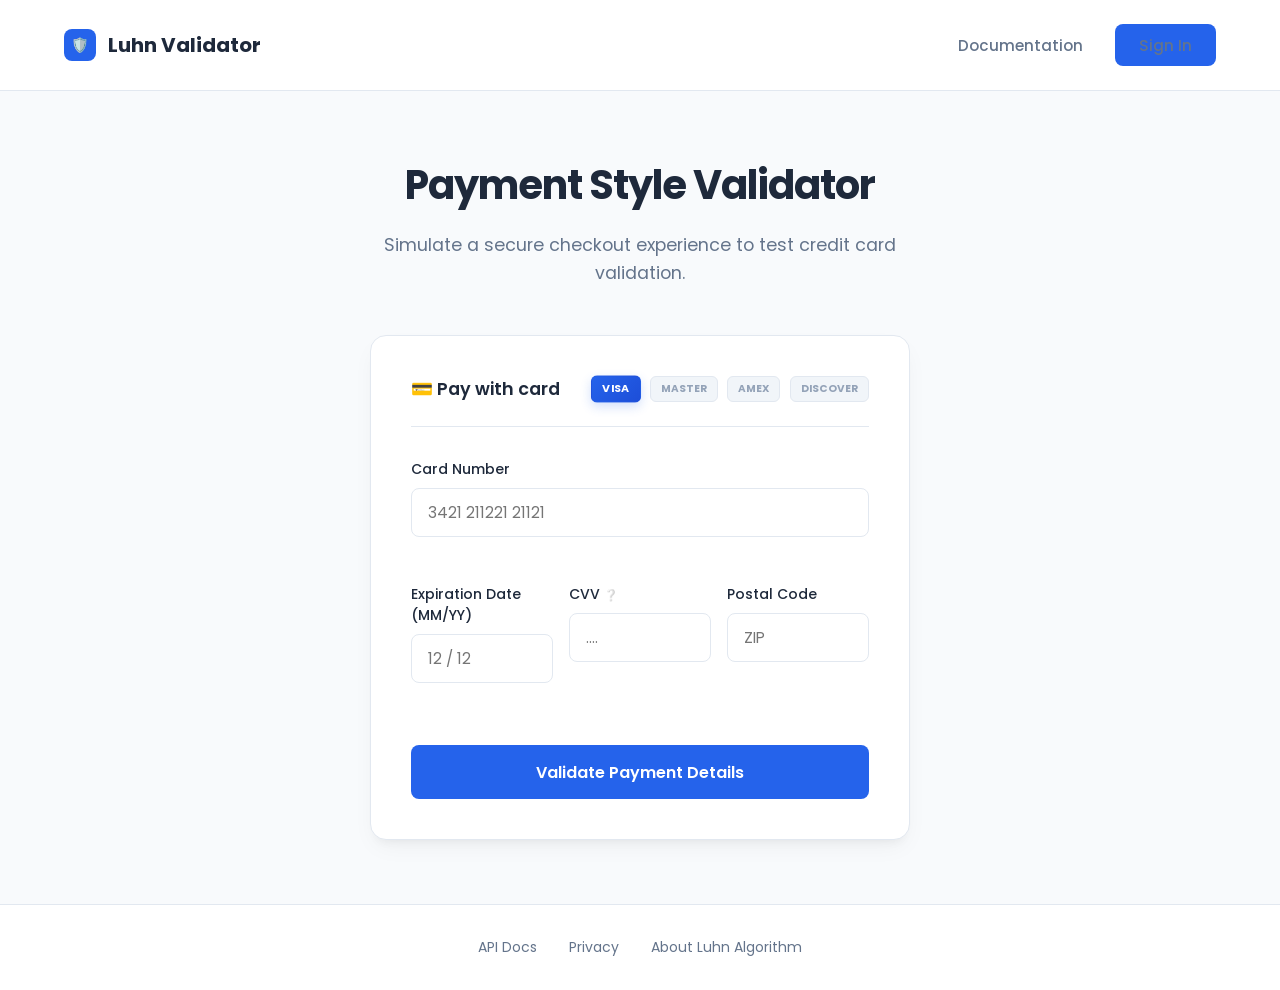
==== index.html @ a0b2bb12 "Initial commit - Premium Luhn Algorithm Validator" ====
<!DOCTYPE html>
<html lang="en">

<head>
    <meta charset="UTF-8">
    <meta name="viewport" content="width=device-width, initial-scale=1.0">
    <title>Luhn Algorithm Validator</title>
    <!-- External CSS file -->
    <link rel="stylesheet" href="style.css">
    <!-- Google Fonts for modern typography -->
    <link href="https://fonts.googleapis.com/css2?family=Poppins:wght@400;600&display=swap" rel="stylesheet">
</head>

<body>
    <header class="navbar">
        <div class="logo">
            <div class="logo-icon">🛡️</div>
            Luhn Validator
        </div>
        <nav>
            <a href="#">Documentation</a>
            <a href="login.html" class="btn-signin">Sign In</a>
        </nav>
    </header>

    <div class="wrapper">
        <h1>Payment Style Validator</h1>
        <p class="subtitle">
            Simulate a secure checkout experience to test credit card validation.
        </p>

        <div class="card-box">
            <div class="card-box-header">
                <h3>💳 Pay with card</h3>
                <div class="card-icons">
                    <button class="card-btn active">VISA</button>
                    <button class="card-btn">MASTER</button>
                    <button class="card-btn">AMEX</button>
                    <button class="card-btn">DISCOVER</button>
                </div>
            </div>

            <div class="input-group">
                <label>Card Number</label>
                <div class="input-container">
                    <input type="text" id="cardNumber" placeholder="3421 211221 21121">
                    <span class="error-icon">⚠️</span>
                </div>
                <small class="error" id="cardError"></small>
            </div>

            <div class="row">
                <div class="input-group">
                    <label>Expiration Date (MM/YY)</label>
                    <div class="input-container">
                        <input type="text" id="expiry" placeholder="12 / 12">
                        <span class="error-icon">⚠️</span>
                    </div>
                    <small class="error" id="expiryError"></small>
                </div>

                <div class="input-group">
                    <label>CVV <span style="font-size: 0.7rem; color: #94a3b8; cursor: help;"
                            title="The 3 or 4 digit security code on your card">❔</span></label>
                    <div class="input-container">
                        <input type="text" id="cvv" placeholder="....">
                        <span class="error-icon">⚠️</span>
                    </div>
                    <small class="error" id="cvvError"></small>
                </div>

                <div class="input-group">
                    <label>Postal Code</label>
                    <div class="input-container">
                        <input type="text" id="zip" placeholder="ZIP">
                    </div>
                    <small class="error"></small>
                </div>
            </div>

            <button id="validateBtn">Validate Payment Details</button>
        </div>
    </div>

    <footer>
        <div class="footer-links">
            <a href="#">API Docs</a>
            <a href="#">Privacy</a>
            <a href="#">About Luhn Algorithm</a>
        </div>
    </footer>

    <!-- Full Luxury Success Modal -->
    <div id="successModal" class="modal">
        <div class="modal-box">
            <div class="checkmark"></div>
            <h2>Payment Successful</h2>
            <p>Your payment details were validated.</p>
            <button onclick="closeModal()">Continue</button>
        </div>
    </div>

    <!-- External JS file -->
    <script src="script.js"></script>
</body>

</html>
---- style.css ----
@import url('https://fonts.googleapis.com/css2?family=Poppins:wght@300;400;500;600;700&display=swap');

:root {
    --primary-color: #2563eb;
    --primary-hover: #1d4ed8;
    --bg-color: #f8fafc;
    --text-main: #1e293b;
    --text-muted: #64748b;
    --error-color: #ef4444;
    --border-color: #e2e8f0;
    --card-bg: #ffffff;
    --shadow: 0 10px 25px -5px rgba(0, 0, 0, 0.05), 0 8px 10px -6px rgba(0, 0, 0, 0.05);
}

* {
    margin: 0;
    padding: 0;
    box-sizing: border-box;
    font-family: 'Poppins', sans-serif;
}

body {
    background-color: var(--bg-color);
    color: var(--text-main);
    min-height: 100vh;
    display: flex;
    flex-direction: column;
}

/* Navbar */
.navbar {
    display: flex;
    justify-content: space-between;
    align-items: center;
    padding: 1.5rem 4rem;
    background: white;
    border-bottom: 1px solid var(--border-color);
}

.logo {
    display: flex;
    align-items: center;
    gap: 0.75rem;
    font-weight: 700;
    font-size: 1.25rem;
    color: var(--text-main);
}

.logo-icon {
    background: var(--primary-color);
    color: white;
    width: 32px;
    height: 32px;
    display: flex;
    align-items: center;
    justify-content: center;
    border-radius: 8px;
    font-size: 0.9rem;
}

.navbar nav {
    display: flex;
    align-items: center;
    gap: 2rem;
}

.navbar nav a {
    text-decoration: none;
    color: var(--text-muted);
    font-weight: 500;
    font-size: 0.95rem;
    transition: color 0.2s;
}

.navbar nav a:hover {
    color: var(--primary-color);
}

.btn-signin {
    background: var(--primary-color);
    color: white;
    padding: 0.6rem 1.5rem;
    border-radius: 8px;
    font-weight: 600;
    text-decoration: none;
    cursor: pointer;
    display: inline-block;
    transition: all 0.3s cubic-bezier(0.4, 0, 0.2, 1);
    position: relative;
    z-index: 10;
}

.btn-signin:hover {
    background: var(--primary-hover);
    transform: translateY(-2px);
    box-shadow: 0 4px 12px rgba(37, 99, 235, 0.2);
}

.btn-signin:active {
    transform: translateY(0);
}

/* Wrapper */
.wrapper {
    flex: 1;
    display: flex;
    flex-direction: column;
    align-items: center;
    justify-content: center;
    padding: 4rem 1rem;
    text-align: center;
}

h1 {
    font-size: 2.5rem;
    font-weight: 700;
    margin-bottom: 1rem;
    letter-spacing: -0.025em;
}

.subtitle {
    color: var(--text-muted);
    max-width: 600px;
    margin-bottom: 3rem;
    font-size: 1.1rem;
    line-height: 1.6;
}

/* Card Box */
.card-box {
    background: var(--card-bg);
    width: 100%;
    max-width: 540px;
    padding: 2.5rem;
    border-radius: 16px;
    box-shadow: var(--shadow);
    text-align: left;
    border: 1px solid var(--border-color);
}

.card-box-header {
    display: flex;
    justify-content: space-between;
    align-items: center;
    margin-bottom: 2rem;
    padding-bottom: 1.5rem;
    border-bottom: 1px solid var(--border-color);
}

.card-box-header h3 {
    font-size: 1.1rem;
    font-weight: 600;
    display: flex;
    align-items: center;
    gap: 0.5rem;
}

.card-icons {
    display: flex;
    gap: 0.6rem;
}

.card-btn {
    font-size: 0.65rem;
    text-transform: uppercase;
    font-weight: 700;
    color: #94a3b8;
    border: 1px solid #e2e8f0;
    padding: 4px 10px;
    border-radius: 6px;
    background: #f1f5f9;
    cursor: pointer;
    transition: all 0.3s cubic-bezier(0.4, 0, 0.2, 1);
    outline: none;
}

.card-btn:hover {
    border-color: var(--primary-color);
    color: var(--primary-color);
    transform: translateY(-2px);
    background: white;
}

.card-btn.active {
    background: linear-gradient(135deg, var(--primary-color), var(--primary-hover));
    color: white;
    border-color: transparent;
    transform: scale(1.05);
    box-shadow: 0 4px 10px rgba(37, 99, 235, 0.2);
}

/* Form Styling */
.input-group {
    margin-bottom: 1.5rem;
    position: relative;
}

label {
    font-size: 0.875rem;
    font-weight: 500;
    display: block;
    margin-bottom: 0.5rem;
    color: var(--text-main);
}

.input-container {
    position: relative;
}

input {
    width: 100%;
    padding: 0.75rem 1rem;
    border-radius: 8px;
    border: 1px solid var(--border-color);
    font-size: 0.95rem;
    transition: all 0.2s;
    background-color: #ffffff;
}

input:focus {
    outline: none;
    border-color: var(--primary-color);
    box-shadow: 0 0 0 3px rgba(37, 99, 235, 0.1);
}

input.error-border {
    border-color: var(--error-color);
    background-color: #fef2f2;
}

/* Error feedback icon */
input.error-border+.error-icon {
    display: block;
}

.error-icon {
    display: none;
    position: absolute;
    right: 12px;
    top: 50%;
    transform: translateY(-50%);
    color: var(--error-color);
    font-weight: bold;
}

small.error {
    color: var(--error-color);
    font-size: 0.75rem;
    display: block;
    margin-top: 0.4rem;
    height: 1rem;
}

.row {
    display: flex;
    gap: 1rem;
}

.row .input-group {
    flex: 1;
}

#validateBtn {
    width: 100%;
    padding: 0.9rem;
    margin-top: 1rem;
    background: var(--primary-color);
    border: none;
    color: white;
    font-size: 1rem;
    font-weight: 600;
    border-radius: 8px;
    cursor: pointer;
    transition: all 0.2s;
}

#validateBtn:hover {
    background: var(--primary-hover);
    transform: translateY(-1px);
    box-shadow: 0 4px 6px -1px rgba(0, 0, 0, 0.1);
}

#validateBtn:active {
    transform: translateY(0);
}

/* Footer */
footer {
    padding: 2rem;
    text-align: center;
    border-top: 1px solid var(--border-color);
    background: white;
}

.footer-links {
    display: flex;
    justify-content: center;
    gap: 2rem;
}

.footer-links a {
    text-decoration: none;
    color: var(--text-muted);
    font-size: 0.875rem;
    transition: color 0.2s;
}

.footer-links a:hover {
    color: var(--primary-color);
}

/* Responsive */
@media (max-width: 640px) {
    .navbar {
        padding: 1rem 1.5rem;
    }

    .navbar nav a:not(.btn-signin) {
        display: none;
    }

    .btn-signin {
        padding: 0.5rem 1rem;
        font-size: 0.85rem;
    }

    .row {
        flex-direction: column;
        gap: 0;
    }
}

/* Luxury Success Modal Styles */
.modal {
    position: fixed;
    inset: 0;
    background: rgba(0, 0, 0, 0.6);
    backdrop-filter: blur(8px);
    display: none;
    justify-content: center;
    align-items: center;
    z-index: 1000;
}

.modal-box {
    background: white;
    padding: 35px;
    border-radius: 20px;
    width: 360px;
    text-align: center;
    animation: popModal 0.3s ease;
    box-shadow: 0 30px 60px rgba(0, 0, 0, 0.3);
}

.checkmark {
    width: 70px;
    height: 70px;
    border-radius: 50%;
    background: #22c55e;
    margin: 0 auto 15px;
    position: relative;
}

.checkmark::after {
    content: '';
    position: absolute;
    left: 28px;
    top: 15px;
    width: 14px;
    height: 30px;
    border: solid white;
    border-width: 0 5px 5px 0;
    transform: rotate(45deg);
}

.modal-box button {
    margin-top: 15px;
    padding: 10px 20px;
    border: none;
    border-radius: 8px;
    background: linear-gradient(135deg, #2563eb, #1e40af);
    color: white;
    cursor: pointer;
    transition: 0.3s;
}

.modal-box button:hover {
    transform: translateY(-3px);
}

@keyframes popModal {
    from {
        transform: scale(0.7);
        opacity: 0;
    }

    to {
        transform: scale(1);
        opacity: 1;
    }
}
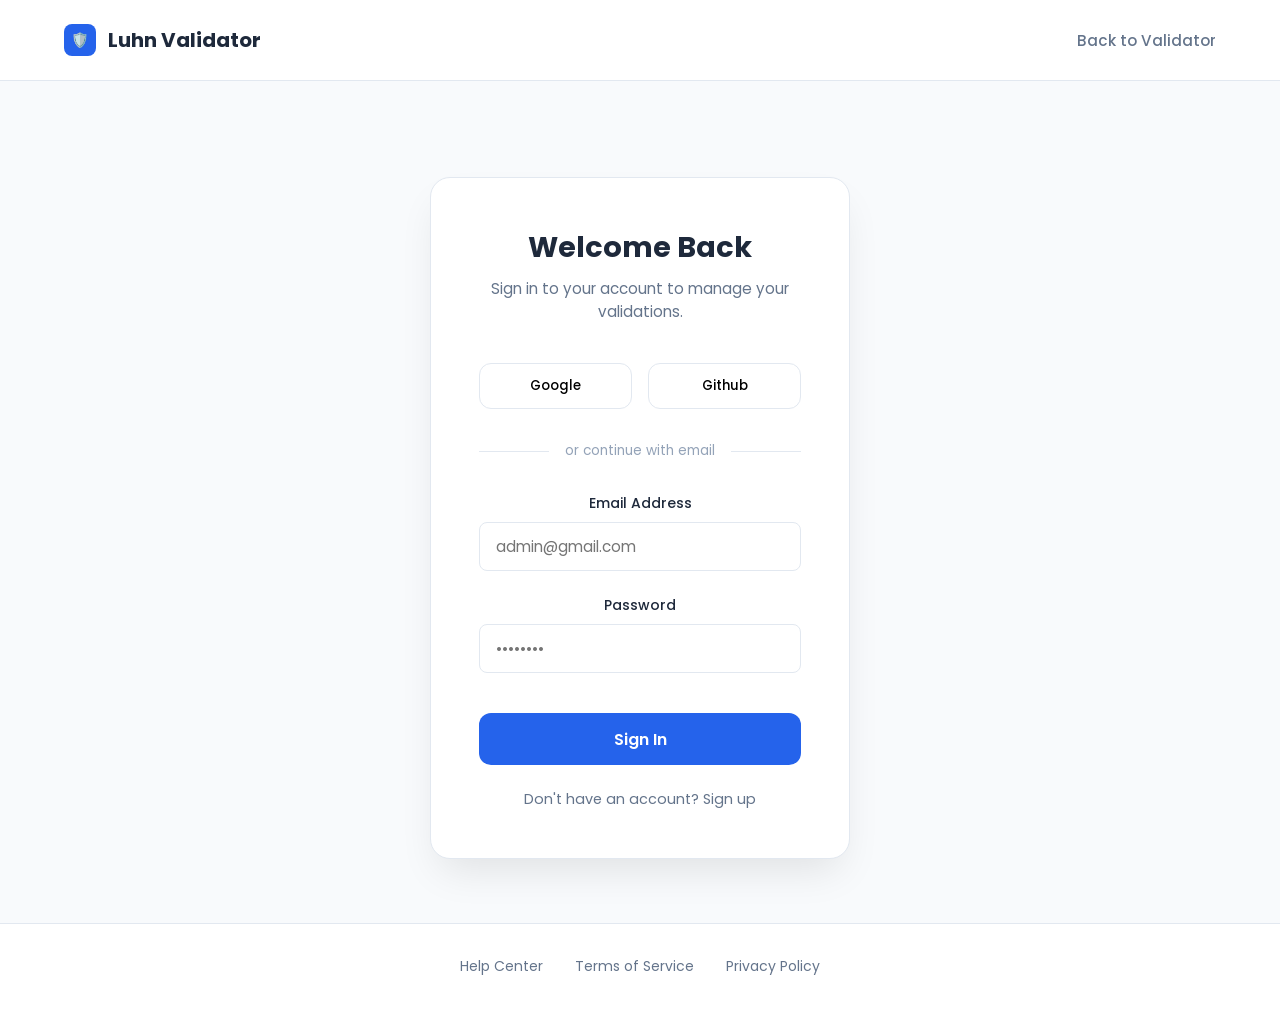
==== commit 8b18fd52: "Update logic for login/logout and add UI improvements" ====
--- a/index.html
+++ b/index.html
@@ -4,6 +4,12 @@
 <head>
     <meta charset="UTF-8">
     <meta name="viewport" content="width=device-width, initial-scale=1.0">
+    <!-- Login Check -->
+    <script>
+        if (!localStorage.getItem("loggedIn")) {
+            window.location.href = "login.html";
+        }
+    </script>
     <title>Luhn Algorithm Validator</title>
     <!-- External CSS file -->
     <link rel="stylesheet" href="style.css">
@@ -18,10 +24,19 @@
             Luhn Validator
         </div>
         <nav>
+            <span id="userName" style="font-weight: 500; font-size: 0.95rem; color: var(--text-main);"></span>
             <a href="#">Documentation</a>
-            <a href="login.html" class="btn-signin">Sign In</a>
+            <button onclick="logout()" class="btn-logout">Logout</button>
         </nav>
     </header>
+
+    <script>
+        // Set username in navbar
+        const storedUser = localStorage.getItem("user");
+        if (storedUser) {
+            document.getElementById("userName").innerText = `Welcome, ${storedUser}`;
+        }
+    </script>
 
     <div class="wrapper">
         <h1>Payment Style Validator</h1>
@@ -102,6 +117,13 @@
 
     <!-- External JS file -->
     <script src="script.js"></script>
+    <script>
+        function logout() {
+            localStorage.removeItem("loggedIn");
+            localStorage.removeItem("user");
+            window.location.href = "login.html";
+        }
+    </script>
 </body>
 
 </html>
--- a/style.css
+++ b/style.css
@@ -76,7 +76,8 @@
     color: var(--primary-color);
 }
 
-.btn-signin {
+.btn-signin,
+.btn-logout {
     background: var(--primary-color);
     color: white;
     padding: 0.6rem 1.5rem;
@@ -88,15 +89,18 @@
     transition: all 0.3s cubic-bezier(0.4, 0, 0.2, 1);
     position: relative;
     z-index: 10;
-}
-
-.btn-signin:hover {
+    border: none;
+}
+
+.btn-signin:hover,
+.btn-logout:hover {
     background: var(--primary-hover);
     transform: translateY(-2px);
     box-shadow: 0 4px 12px rgba(37, 99, 235, 0.2);
 }
 
-.btn-signin:active {
+.btn-signin:active,
+.btn-logout:active {
     transform: translateY(0);
 }
 
